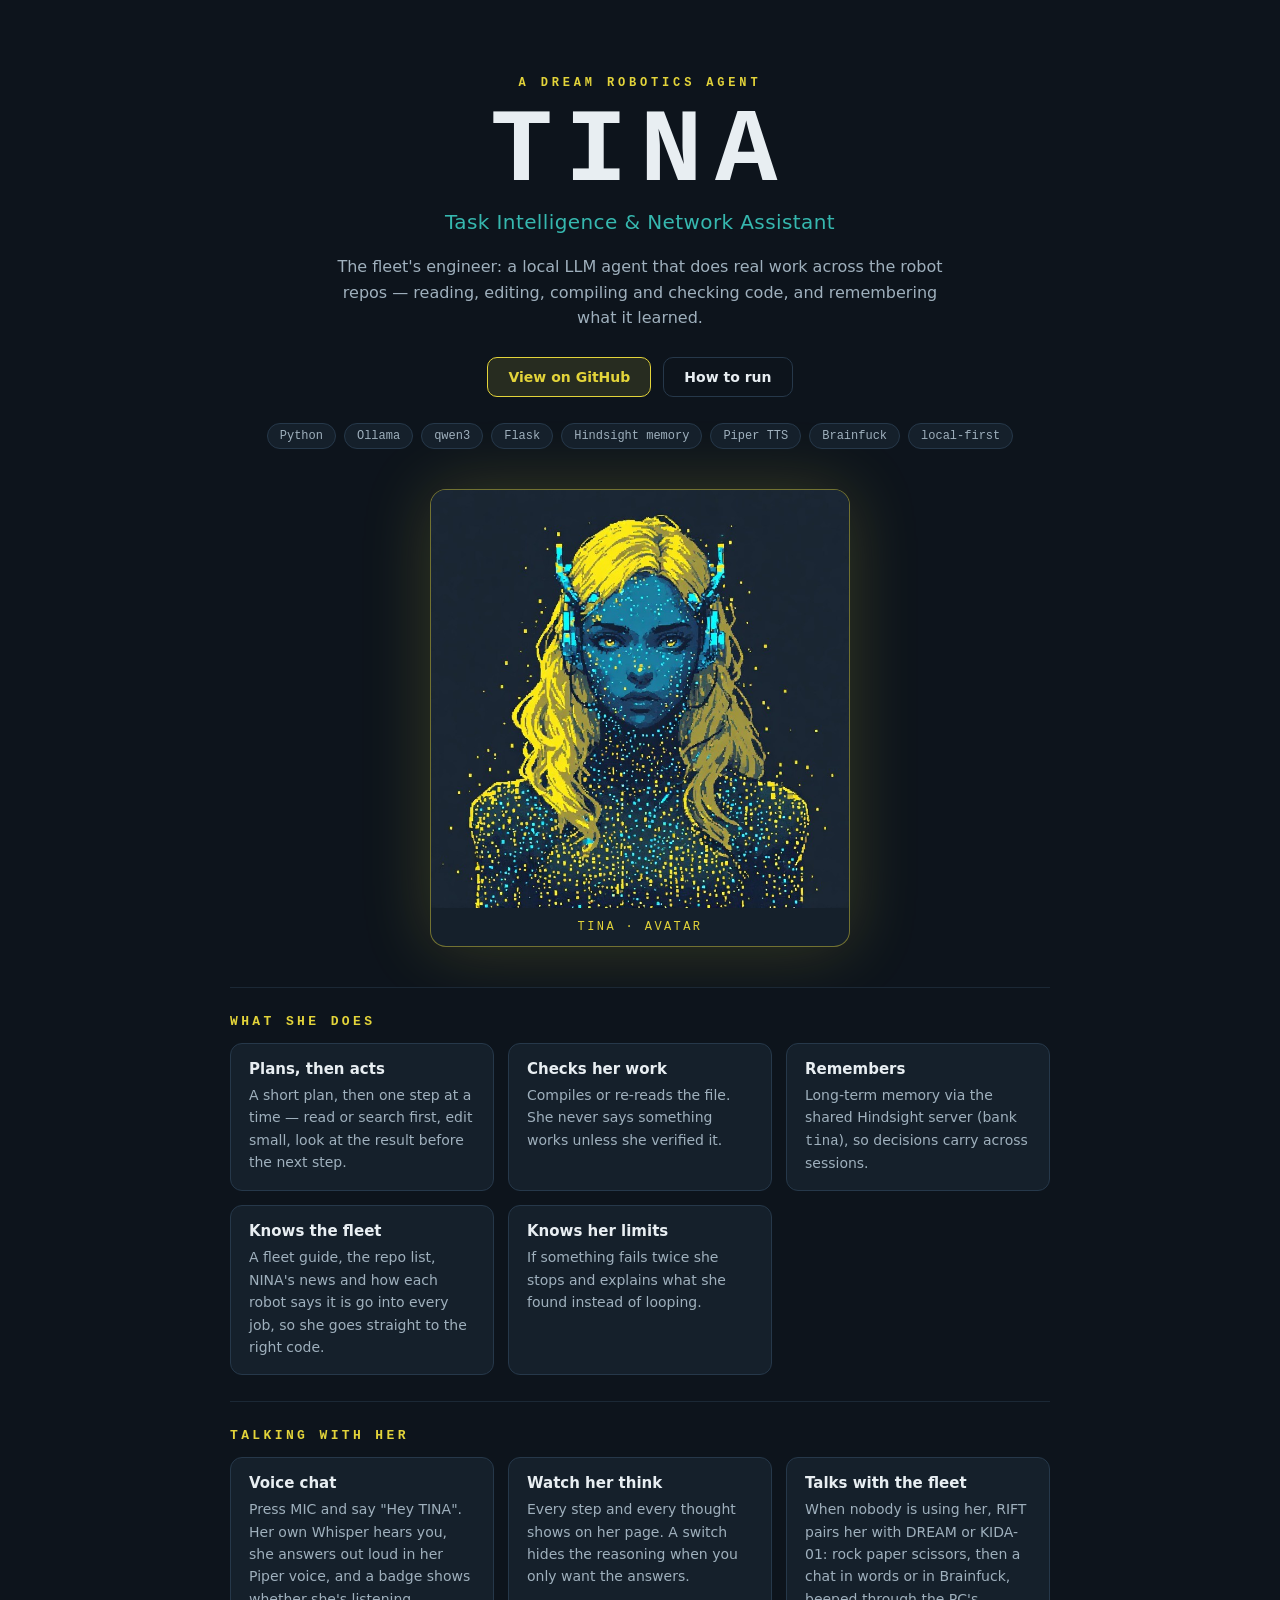
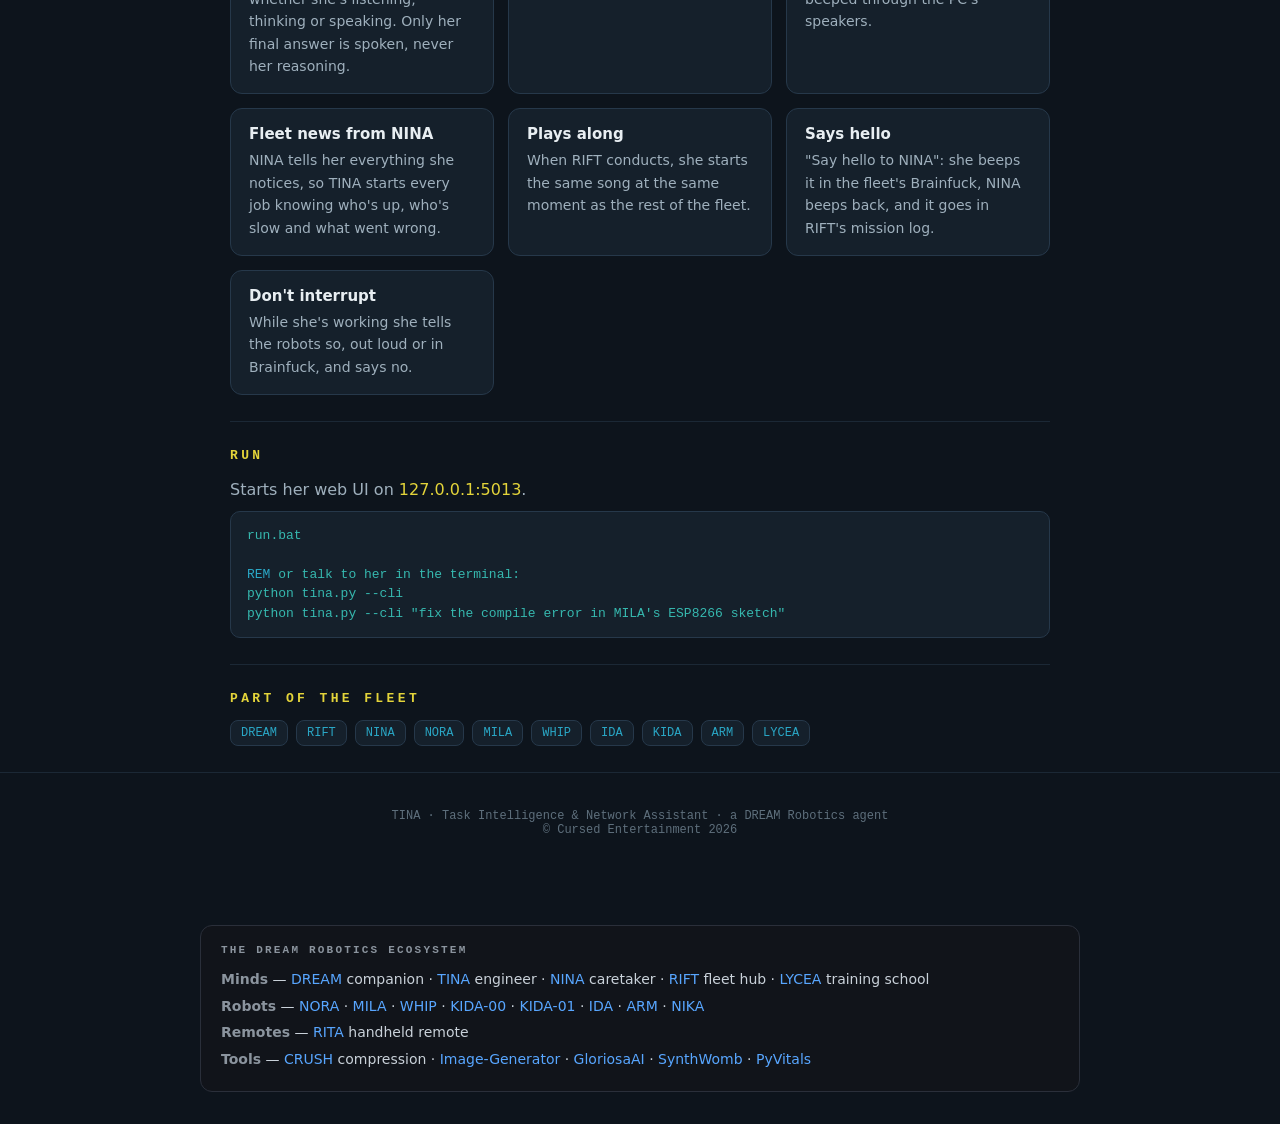
==== index.html @ f7d4cfc3 "NIKA joins the fleet: the bottom of the WiFi ladder, the give-way rule (she can't hear ESP-NOW, like" ====
<!DOCTYPE html>
<html lang="en">
<head>
<meta charset="utf-8">
<meta name="viewport" content="width=device-width, initial-scale=1">
<title>TINA — Task Intelligence &amp; Network Assistant</title>
<meta name="description" content="TINA is the DREAM Robotics fleet's working agent: a local Ollama LLM that reads, edits, compiles and checks code across the robot repos, talks back in a Piper voice, and chats with the other robots in Brainfuck.">
<meta name="color-scheme" content="dark">
<meta property="og:title" content="TINA — Task Intelligence &amp; Network Assistant">
<meta property="og:description" content="The DREAM Robotics fleet's working agent — a local LLM that does real work in the repos.">
<meta property="og:type" content="website">
<meta property="og:image" content="images/tina_avatar.jpg">
<link rel="icon" href="site/favicon.ico" sizes="any">
<link rel="apple-touch-icon" href="site/apple-touch-icon.png">
<link rel="stylesheet" href="site/style.css">
<script src="site/site.js" defer></script>
</head>
<body>

<header>
  <div class="wrap">
    <div class="eyebrow">A DREAM Robotics Agent</div>
    <h1>TINA</h1>
    <p class="tagline">Task Intelligence &amp; Network Assistant</p>
    <p class="lede">The fleet's engineer: a local LLM agent that does real work across the robot repos — reading, editing, compiling and checking code, and remembering what it learned.</p>
    <div class="cta">
      <a class="btn primary" href="https://github.com/CursedPrograms/TINA">View on GitHub</a>
      <a class="btn" href="#run">How to run</a>
    </div>
    <div class="tags">
      <span class="tag">Python</span><span class="tag">Ollama</span><span class="tag">qwen3</span>
      <span class="tag">Flask</span><span class="tag">Hindsight memory</span><span class="tag">Piper TTS</span>
      <span class="tag">Brainfuck</span><span class="tag">local-first</span>
    </div>
    <figure class="avatar">
      <img src="images/tina_avatar.jpg" alt="TINA's avatar: a blue-skinned engineer with golden hair, headphones and a cloud of sparks" width="768" height="768">
      <figcaption>TINA &middot; avatar</figcaption>
    </figure>
  </div>
</header>

<main class="wrap">
  <section id="what">
    <h2>What she does</h2>
    <div class="grid">
      <div class="card"><h3>Plans, then acts</h3><p>A short plan, then one step at a time — read or search first, edit small, look at the result before the next step.</p></div>
      <div class="card"><h3>Checks her work</h3><p>Compiles or re-reads the file. She never says something works unless she verified it.</p></div>
      <div class="card"><h3>Remembers</h3><p>Long-term memory via the shared Hindsight server (bank <code>tina</code>), so decisions carry across sessions.</p></div>
      <div class="card"><h3>Knows the fleet</h3><p>A fleet guide, the repo list, NINA's news and how each robot says it is go into every job, so she goes straight to the right code.</p></div>
      <div class="card"><h3>Knows her limits</h3><p>If something fails twice she stops and explains what she found instead of looping.</p></div>
    </div>
  </section>

  <section id="talk">
    <h2>Talking with her</h2>
    <div class="grid">
      <div class="card"><h3>Voice chat</h3><p>Press MIC and say "Hey TINA". Her own Whisper hears you, she answers out loud in her Piper voice, and a badge shows whether she's listening, thinking or speaking. Only her final answer is spoken, never her reasoning.</p></div>
      <div class="card"><h3>Watch her think</h3><p>Every step and every thought shows on her page. A switch hides the reasoning when you only want the answers.</p></div>
      <div class="card"><h3>Talks with the fleet</h3><p>When nobody is using her, RIFT pairs her with DREAM or KIDA-01: rock paper scissors, then a chat in words or in Brainfuck, beeped through the PC's speakers.</p></div>
      <div class="card"><h3>Fleet news from NINA</h3><p>NINA tells her everything she notices, so TINA starts every job knowing who's up, who's slow and what went wrong.</p></div>
      <div class="card"><h3>Plays along</h3><p>When RIFT conducts, she starts the same song at the same moment as the rest of the fleet.</p></div>
      <div class="card"><h3>Says hello</h3><p>"Say hello to NINA": she beeps it in the fleet's Brainfuck, NINA beeps back, and it goes in RIFT's mission log.</p></div>
      <div class="card"><h3>Don't interrupt</h3><p>While she's working she tells the robots so, out loud or in Brainfuck, and says no.</p></div>
    </div>
  </section>

  <section id="run">
    <h2>Run</h2>
    <p class="lede-sm">Starts her web UI on <a href="http://127.0.0.1:5013/">127.0.0.1:5013</a>.</p>
    <pre>run.bat

<span class="c">REM</span> or talk to her in the terminal:
python tina.py --cli
python tina.py --cli "fix the compile error in MILA's ESP8266 sketch"</pre>
  </section>

  <section id="fleet">
    <h2>Part of the fleet</h2>
    <div class="fleet">
      <span class="n">DREAM</span><span class="n">RIFT</span><span class="n">NINA</span>
      <span class="n">NORA</span><span class="n">MILA</span><span class="n">WHIP</span>
      <span class="n">IDA</span><span class="n">KIDA</span><span class="n">ARM</span><span class="n">LYCEA</span>
    </div>
  </section>
</main>

<footer>
  TINA · Task Intelligence &amp; Network Assistant · a DREAM Robotics agent<br>
  © Cursed Entertainment 2026
</footer>

<!-- DREAM-ECOSYSTEM:START -->
<section class="eco">
  <div class="eco-title">The DREAM Robotics ecosystem</div>
  <div><strong>Minds</strong> — <a href="https://github.com/CursedPrograms/DREAM">DREAM</a> companion · <a href="https://github.com/CursedPrograms/TINA">TINA</a> engineer · <a href="https://github.com/CursedPrograms/NINA">NINA</a> caretaker · <a href="https://github.com/CursedPrograms/RIFT">RIFT</a> fleet hub · <a href="https://github.com/CursedPrograms/LYCEA">LYCEA</a> training school</div>
  <div><strong>Robots</strong> — <a href="https://github.com/CursedPrograms/NORA-Robot-v00">NORA</a> · <a href="https://github.com/CursedPrograms/MILA-Robot-v00">MILA</a> · <a href="https://github.com/CursedPrograms/WHIP-Robot-v00">WHIP</a> · <a href="https://github.com/CursedPrograms/KIDA-Robot-v00">KIDA-00</a> · <a href="https://github.com/CursedPrograms/KIDA-Robot-v01">KIDA-01</a> · <a href="https://github.com/CursedPrograms/IDA-Robot-v00">IDA</a> · <a href="https://github.com/CursedPrograms/ARM-Robot-v01">ARM</a> · <a href="https://github.com/CursedPrograms/NIKA-Robot-v00">NIKA</a></div>
  <div><strong>Remotes</strong> — <a href="https://github.com/CursedPrograms/RITA">RITA</a> handheld remote</div>
  <div><strong>Tools</strong> — <a href="https://github.com/CursedPrograms/CRUSH">CRUSH</a> compression · <a href="https://github.com/CursedPrograms/Image-Generator">Image-Generator</a> · <a href="https://github.com/CursedPrograms/GloriosaAI">GloriosaAI</a> · <a href="https://github.com/CursedPrograms/SynthWomb">SynthWomb</a> · <a href="https://github.com/CursedPrograms/PyVitals">PyVitals</a></div>
</section>
<!-- DREAM-ECOSYSTEM:END -->
</body>
</html>
---- site/style.css ----
:root{
  /* from colour_scheme.xml: her avatar's navy, golden hair, cyan skin and teal sparkles */
  --bg:#0D141C; --panel:#15202B; --border:#26384A; --divider:#1B2835;
  --text:#E8EEF2; --text-sec:#9FB0BD; --text-dim:#5E6F7C;
  --accent:#E3D43A; --accent-hover:#F0E57A; --accent2:#2AA7C6; --steel:#36B8AF;
  --ok:#56C59D;
  --glow:227,212,58; --glow2:42,167,198;
  --mono:ui-monospace,"Cascadia Code",Consolas,"SF Mono",Menlo,monospace;
  --sans:"Segoe UI",system-ui,-apple-system,sans-serif;
}
*{box-sizing:border-box;margin:0;padding:0}
body{background:var(--bg);color:var(--text);font-family:var(--sans);line-height:1.6}
.wrap{max-width:860px;margin:0 auto;padding:0 20px}
a{color:var(--accent);text-decoration:none}
a:hover{color:var(--accent-hover)}
header{text-align:center;padding:76px 0 40px;position:relative;overflow:hidden}
header::before{content:"";position:absolute;inset:-40% 0 auto 0;height:420px;z-index:0;
  background:radial-gradient(60% 60% at 50% 0,rgba(var(--glow),.14),transparent 70%),
             radial-gradient(45% 50% at 78% 10%,rgba(var(--glow2),.12),transparent 70%)}
header .wrap{position:relative;z-index:1}
.eyebrow{font:600 12px var(--mono);letter-spacing:.32em;text-transform:uppercase;color:var(--accent)}
h1{font:800 clamp(52px,12vw,104px)/1 var(--mono);letter-spacing:.12em;margin:10px 0 6px}
.tagline{font:500 clamp(15px,3.3vw,20px) var(--sans);color:var(--steel);letter-spacing:.02em}
.lede{max-width:620px;margin:20px auto 0;color:var(--text-sec)}
.cta{display:flex;gap:12px;justify-content:center;flex-wrap:wrap;margin-top:26px}
.btn{display:inline-block;padding:11px 20px;border:1px solid var(--border);border-radius:10px;
  font:600 14px var(--sans);color:var(--text)}
.btn:hover{border-color:var(--accent);color:var(--accent)}
.btn.primary{background:rgba(var(--glow),.12);border-color:var(--accent);color:var(--accent)}
.tags{display:flex;gap:8px;justify-content:center;flex-wrap:wrap;margin-top:26px}
.tag{font:12px var(--mono);color:var(--text-sec);background:var(--panel);
  border:1px solid var(--border);border-radius:999px;padding:5px 12px}
section{padding:26px 0;border-top:1px solid var(--divider)}
h2{font:700 13px var(--mono);letter-spacing:.26em;text-transform:uppercase;color:var(--accent);margin-bottom:14px}
.grid{display:grid;gap:14px;grid-template-columns:repeat(auto-fit,minmax(240px,1fr))}
.card{background:var(--panel);border:1px solid var(--border);border-radius:12px;padding:16px 18px}
.card h3{font:600 15px var(--sans);margin-bottom:6px}
.card p{color:var(--text-sec);font-size:14px}
pre{background:var(--panel);border:1px solid var(--border);border-radius:10px;padding:14px 16px;
  overflow:auto;font:13px/1.5 var(--mono);color:var(--steel);margin-top:8px}
pre .c{color:var(--accent2)}
.fleet{display:flex;gap:8px;flex-wrap:wrap}
.fleet .n{font:12px var(--mono);color:var(--accent2);background:var(--panel);
  border:1px solid var(--border);border-radius:8px;padding:5px 10px}
footer{padding:36px 0 56px;text-align:center;color:var(--text-dim);font:12px var(--mono);border-top:1px solid var(--divider)}
.lede-sm{color:var(--text-sec)}

/* her avatar, as the robots' sites show theirs */
.avatar{margin:40px auto 0;max-width:420px;background:var(--panel);border:1px solid rgba(var(--glow),.45);
  border-radius:16px;overflow:hidden;box-shadow:0 0 70px rgba(var(--glow),.2)}
.avatar img{display:block;width:100%;height:auto}
.avatar figcaption{font:12px var(--mono);letter-spacing:.2em;text-transform:uppercase;color:var(--accent);padding:12px 16px}
/* error pages (404 / 500): her face above the code */
.face{display:block;width:168px;height:168px;margin:0 auto 24px;border-radius:50%;object-fit:cover;
  border:2px solid rgba(var(--glow),.55);box-shadow:0 0 60px rgba(var(--glow),.22)}

/* The DREAM Robotics ecosystem links (the DREAM-ECOSYSTEM block at the end of index.html) */
section.eco { max-width: 880px; margin: 32px auto; padding: 18px 20px; border: 1px solid #2a2f3a; border-radius: 12px;
  background: #11141a; color: #c9d1d9; font-family: system-ui, Segoe UI, sans-serif; font-size: 14px; line-height: 1.9; }
section.eco .eco-title { font: 600 11px ui-monospace, Consolas, monospace; letter-spacing: .2em; text-transform: uppercase;
  color: #8b949e; margin-bottom: 10px; }
section.eco strong { color: #8b949e; }
section.eco a { color: #58a6ff; text-decoration: none; }
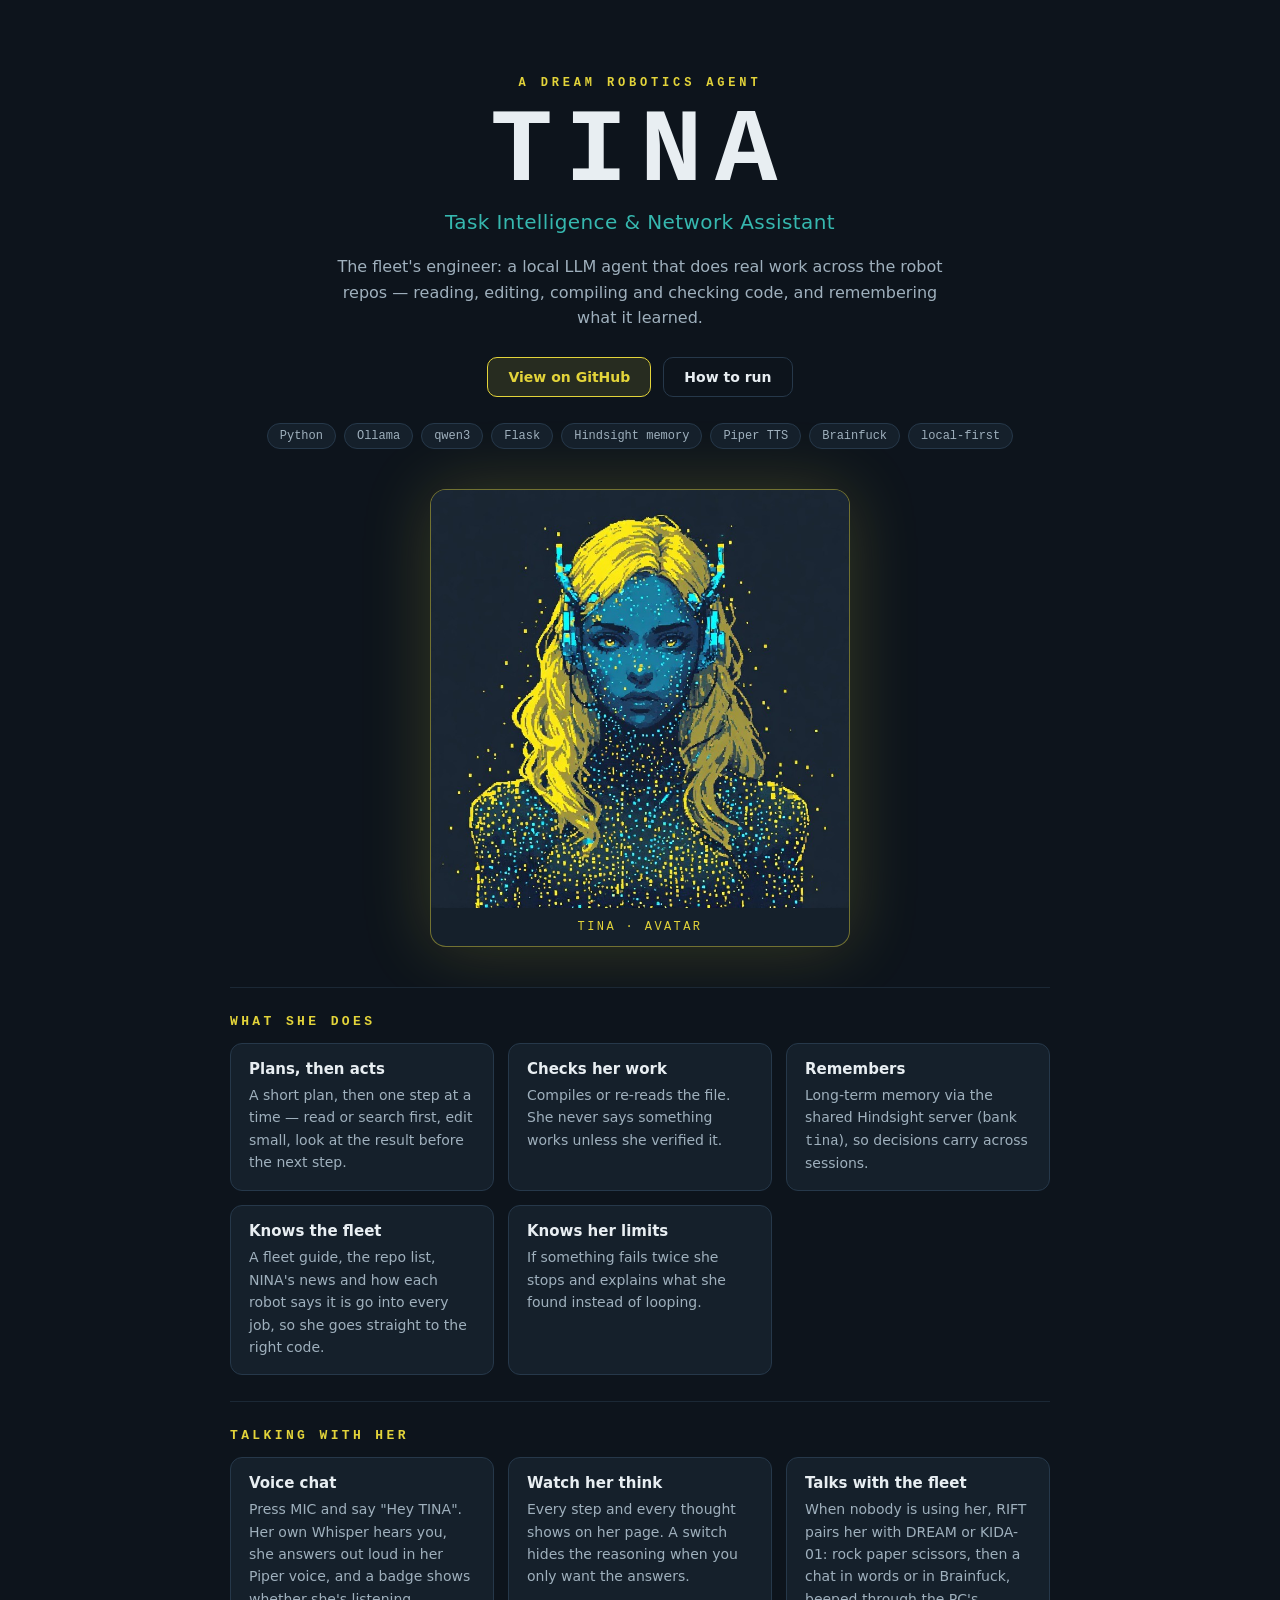
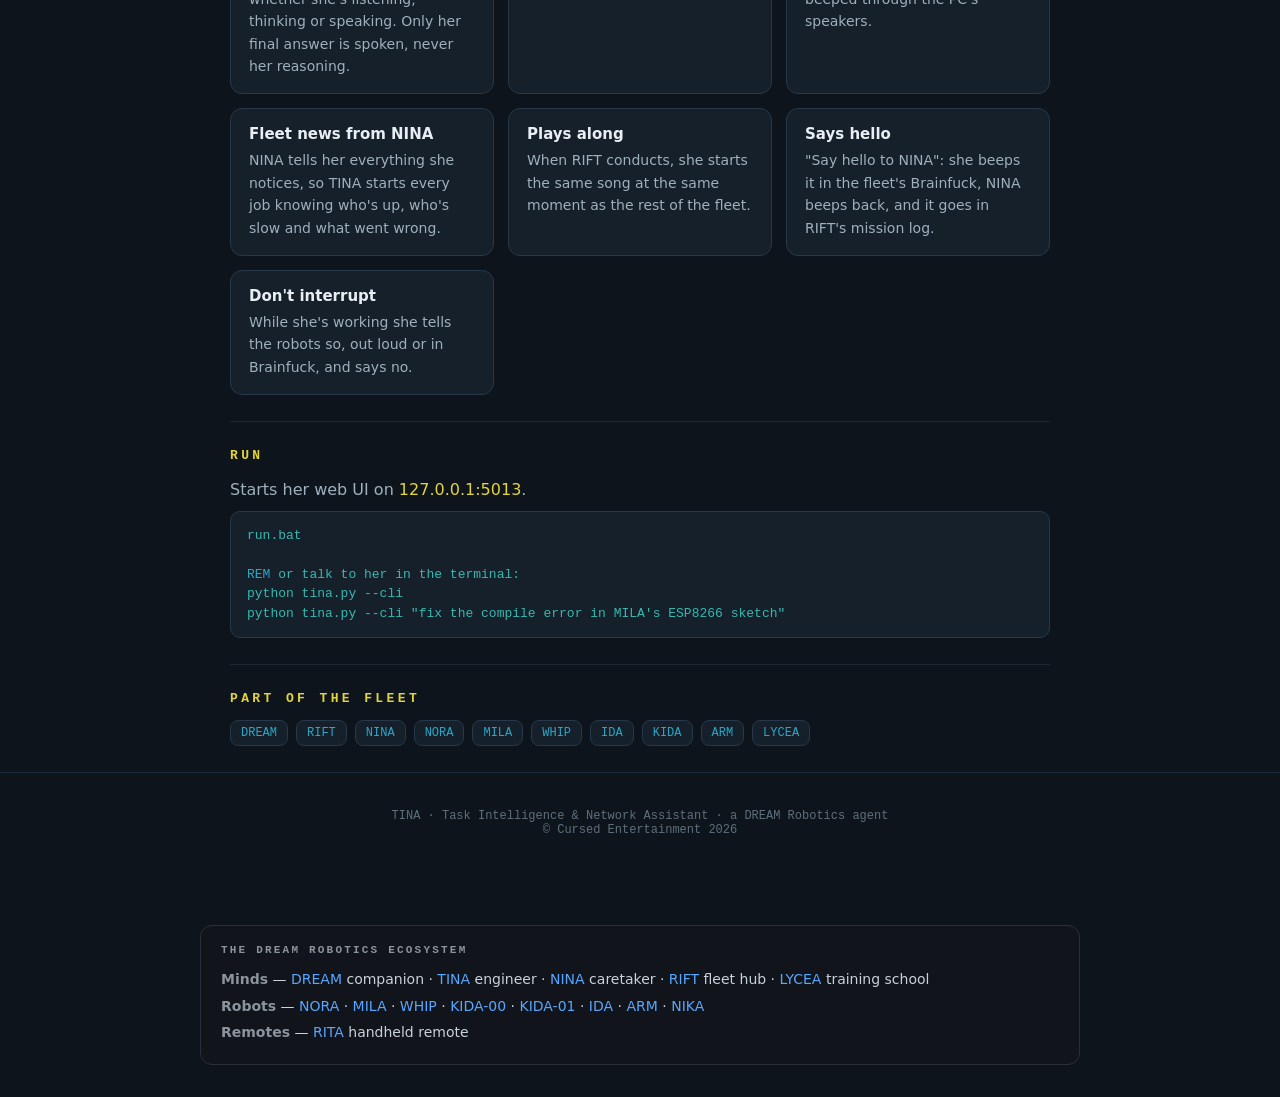
==== commit 417940b3: "Ecosystem block: no Tools line (CRUSH, Image-Generator, GloriosaAI, SynthWomb, PyVitals aren't DREAM" ====
--- a/index.html
+++ b/index.html
@@ -95,7 +95,6 @@
   <div><strong>Minds</strong> — <a href="https://github.com/CursedPrograms/DREAM">DREAM</a> companion · <a href="https://github.com/CursedPrograms/TINA">TINA</a> engineer · <a href="https://github.com/CursedPrograms/NINA">NINA</a> caretaker · <a href="https://github.com/CursedPrograms/RIFT">RIFT</a> fleet hub · <a href="https://github.com/CursedPrograms/LYCEA">LYCEA</a> training school</div>
   <div><strong>Robots</strong> — <a href="https://github.com/CursedPrograms/NORA-Robot-v00">NORA</a> · <a href="https://github.com/CursedPrograms/MILA-Robot-v00">MILA</a> · <a href="https://github.com/CursedPrograms/WHIP-Robot-v00">WHIP</a> · <a href="https://github.com/CursedPrograms/KIDA-Robot-v00">KIDA-00</a> · <a href="https://github.com/CursedPrograms/KIDA-Robot-v01">KIDA-01</a> · <a href="https://github.com/CursedPrograms/IDA-Robot-v00">IDA</a> · <a href="https://github.com/CursedPrograms/ARM-Robot-v01">ARM</a> · <a href="https://github.com/CursedPrograms/NIKA-Robot-v00">NIKA</a></div>
   <div><strong>Remotes</strong> — <a href="https://github.com/CursedPrograms/RITA">RITA</a> handheld remote</div>
-  <div><strong>Tools</strong> — <a href="https://github.com/CursedPrograms/CRUSH">CRUSH</a> compression · <a href="https://github.com/CursedPrograms/Image-Generator">Image-Generator</a> · <a href="https://github.com/CursedPrograms/GloriosaAI">GloriosaAI</a> · <a href="https://github.com/CursedPrograms/SynthWomb">SynthWomb</a> · <a href="https://github.com/CursedPrograms/PyVitals">PyVitals</a></div>
 </section>
 <!-- DREAM-ECOSYSTEM:END -->
 </body>
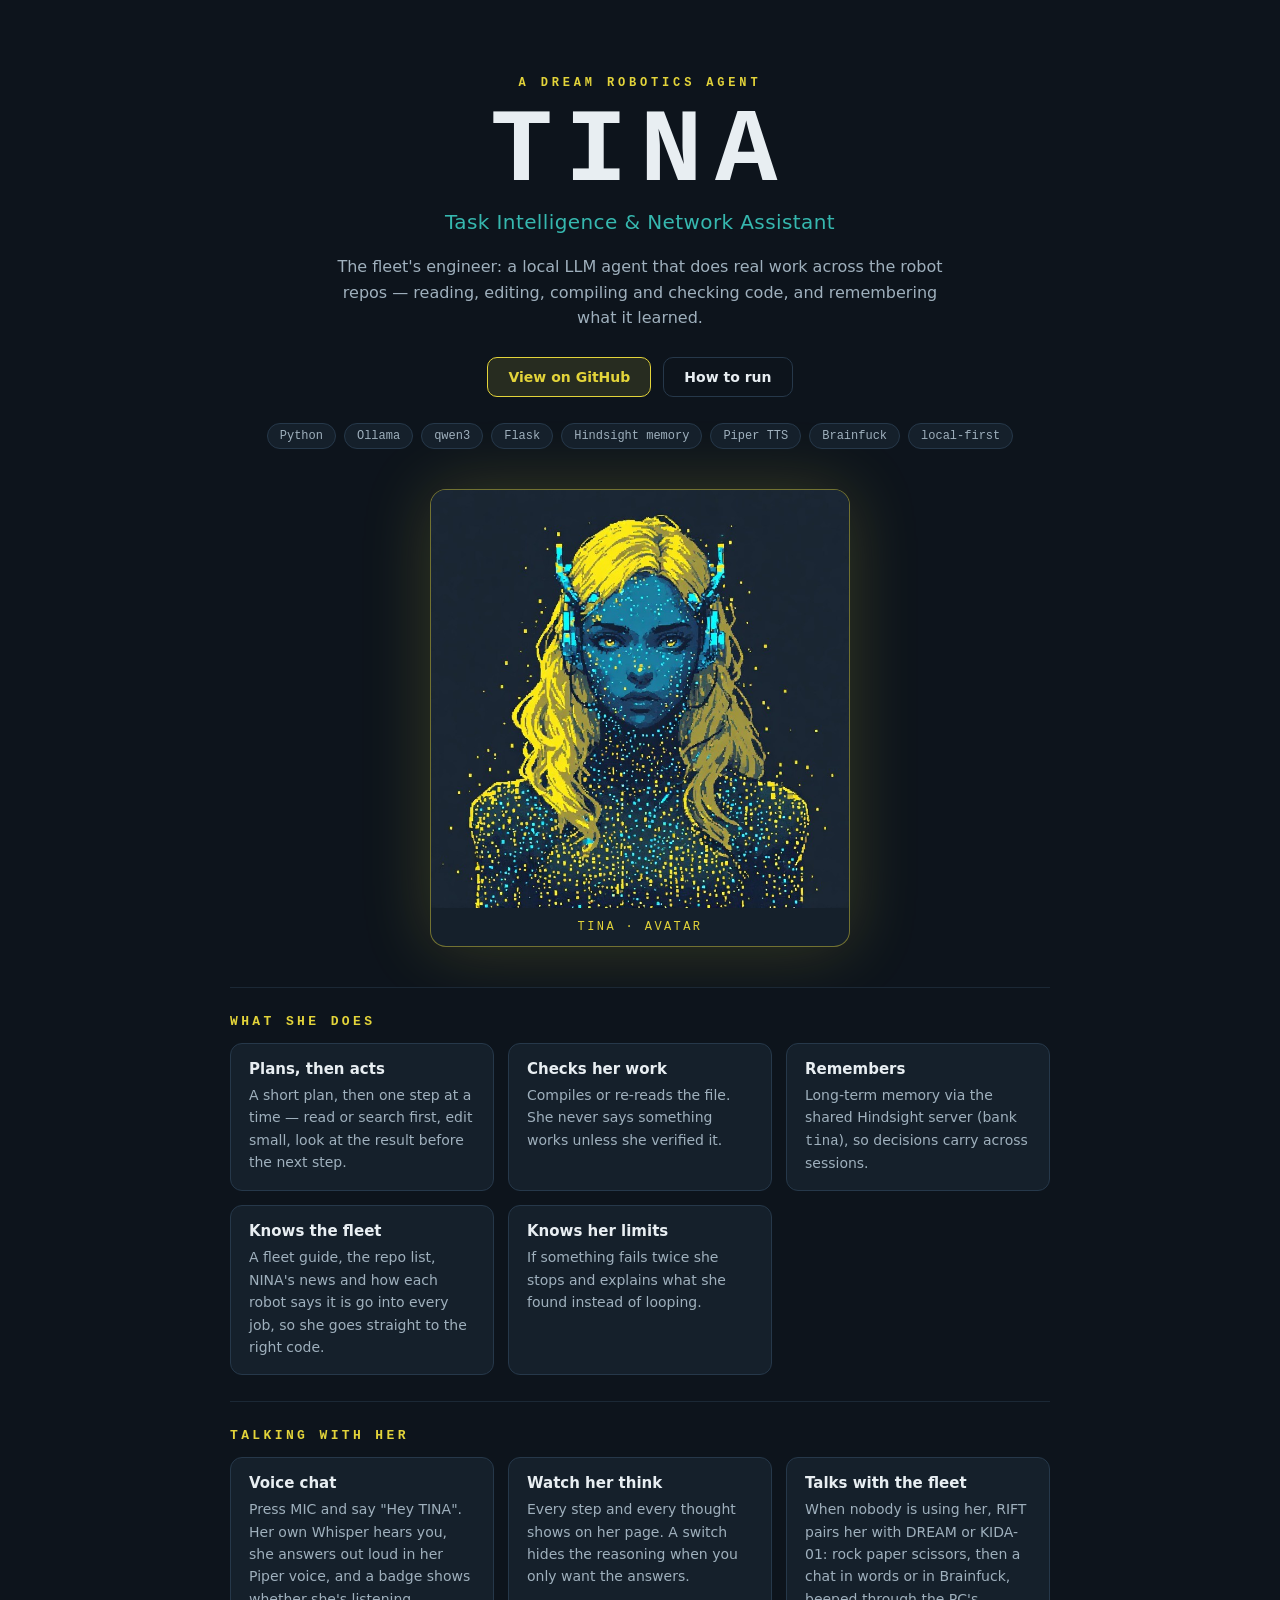
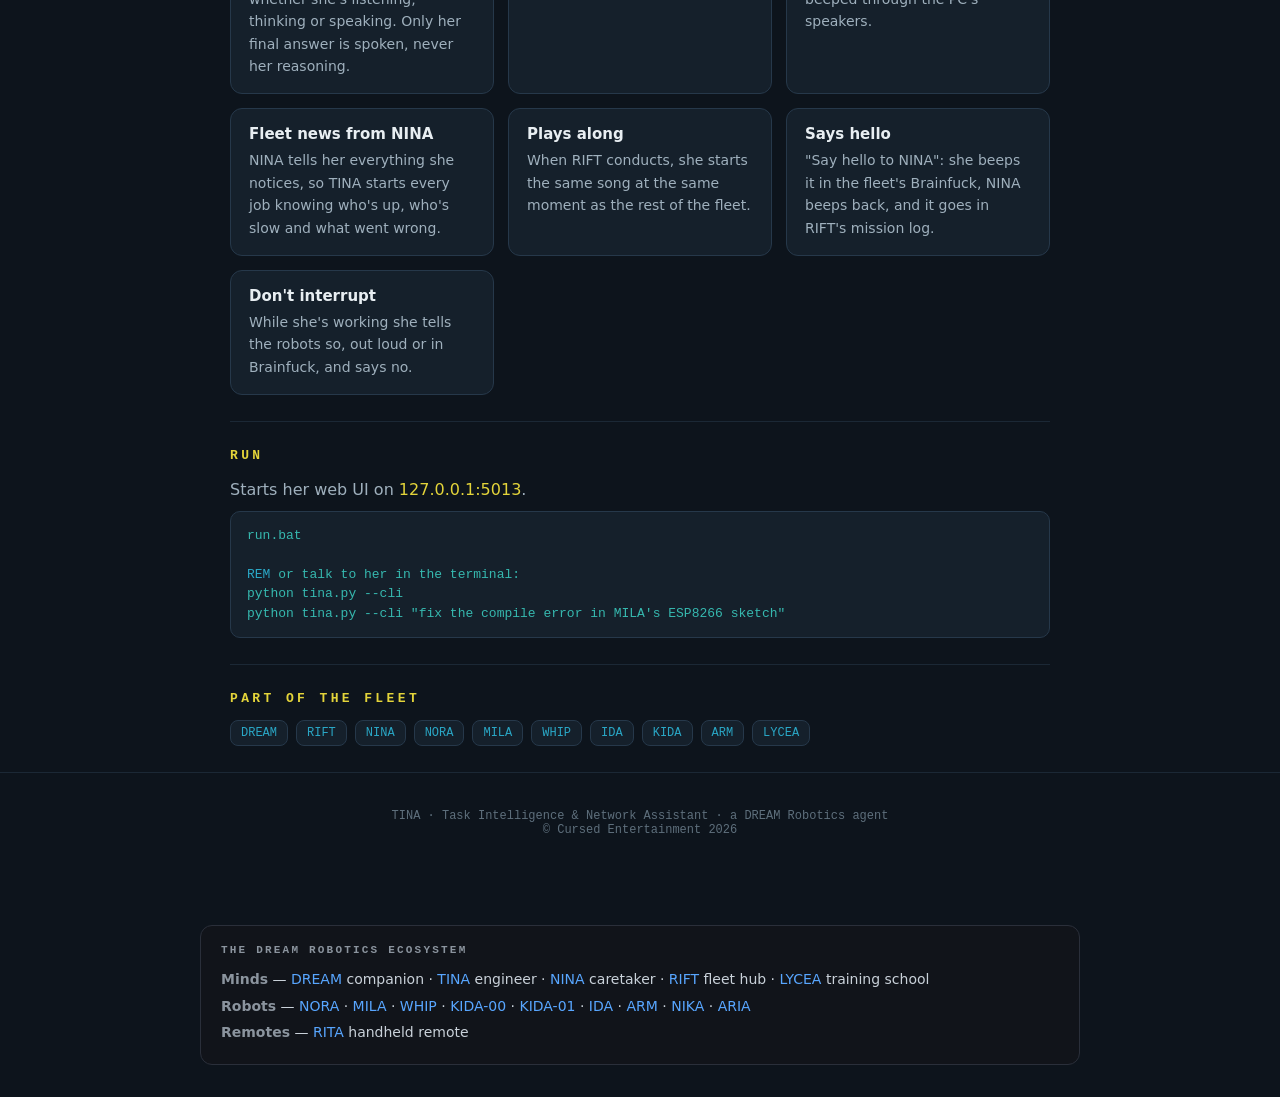
==== commit e40ed0f8: "ARIA in the ecosystem block Co-Authored-By: Claude Opus 5.5 <noreply@anthropic.com>" ====
--- a/index.html
+++ b/index.html
@@ -93,7 +93,7 @@
 <section class="eco">
   <div class="eco-title">The DREAM Robotics ecosystem</div>
   <div><strong>Minds</strong> — <a href="https://github.com/CursedPrograms/DREAM">DREAM</a> companion · <a href="https://github.com/CursedPrograms/TINA">TINA</a> engineer · <a href="https://github.com/CursedPrograms/NINA">NINA</a> caretaker · <a href="https://github.com/CursedPrograms/RIFT">RIFT</a> fleet hub · <a href="https://github.com/CursedPrograms/LYCEA">LYCEA</a> training school</div>
-  <div><strong>Robots</strong> — <a href="https://github.com/CursedPrograms/NORA-Robot-v00">NORA</a> · <a href="https://github.com/CursedPrograms/MILA-Robot-v00">MILA</a> · <a href="https://github.com/CursedPrograms/WHIP-Robot-v00">WHIP</a> · <a href="https://github.com/CursedPrograms/KIDA-Robot-v00">KIDA-00</a> · <a href="https://github.com/CursedPrograms/KIDA-Robot-v01">KIDA-01</a> · <a href="https://github.com/CursedPrograms/IDA-Robot-v00">IDA</a> · <a href="https://github.com/CursedPrograms/ARM-Robot-v01">ARM</a> · <a href="https://github.com/CursedPrograms/NIKA-Robot-v00">NIKA</a></div>
+  <div><strong>Robots</strong> — <a href="https://github.com/CursedPrograms/NORA-Robot-v00">NORA</a> · <a href="https://github.com/CursedPrograms/MILA-Robot-v00">MILA</a> · <a href="https://github.com/CursedPrograms/WHIP-Robot-v00">WHIP</a> · <a href="https://github.com/CursedPrograms/KIDA-Robot-v00">KIDA-00</a> · <a href="https://github.com/CursedPrograms/KIDA-Robot-v01">KIDA-01</a> · <a href="https://github.com/CursedPrograms/IDA-Robot-v00">IDA</a> · <a href="https://github.com/CursedPrograms/ARM-Robot-v01">ARM</a> · <a href="https://github.com/CursedPrograms/NIKA-Robot-v00">NIKA</a> · <a href="https://github.com/CursedPrograms/ARIA-Robot-v00">ARIA</a></div>
   <div><strong>Remotes</strong> — <a href="https://github.com/CursedPrograms/RITA">RITA</a> handheld remote</div>
 </section>
 <!-- DREAM-ECOSYSTEM:END -->
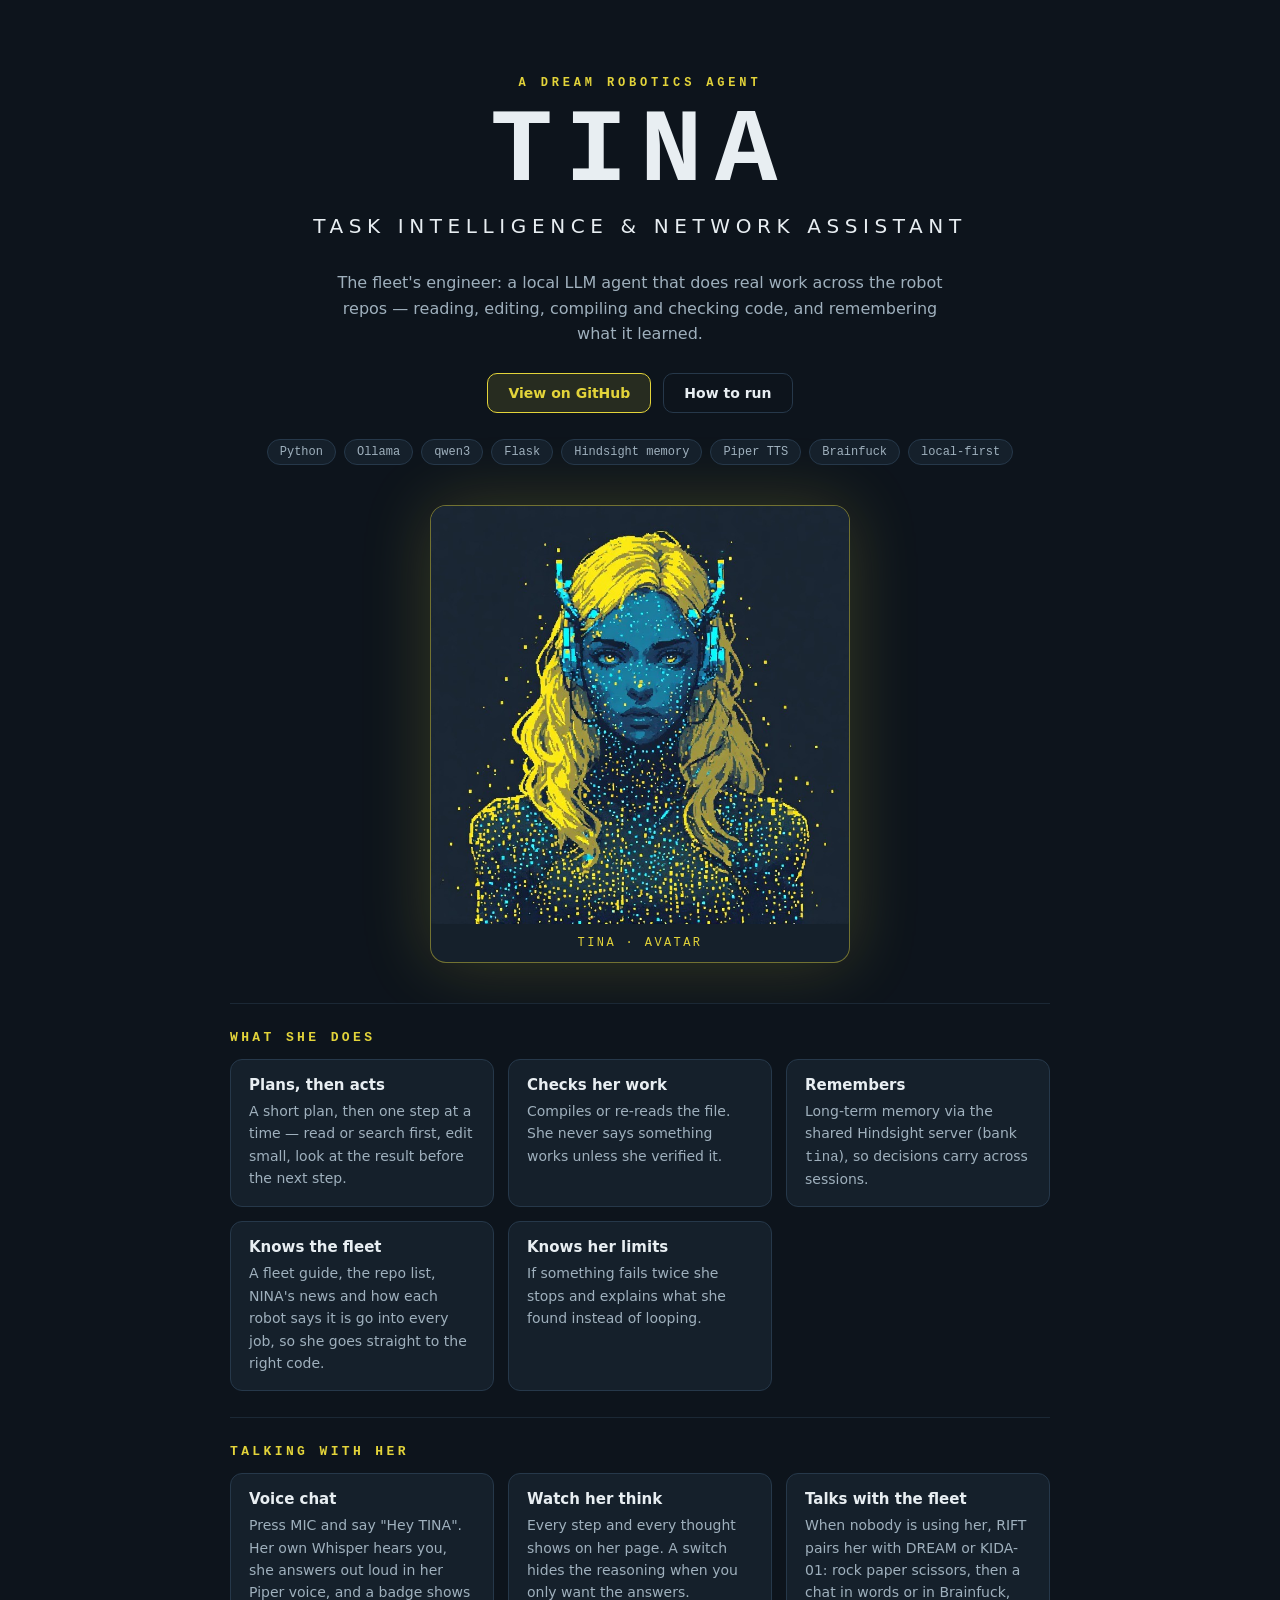
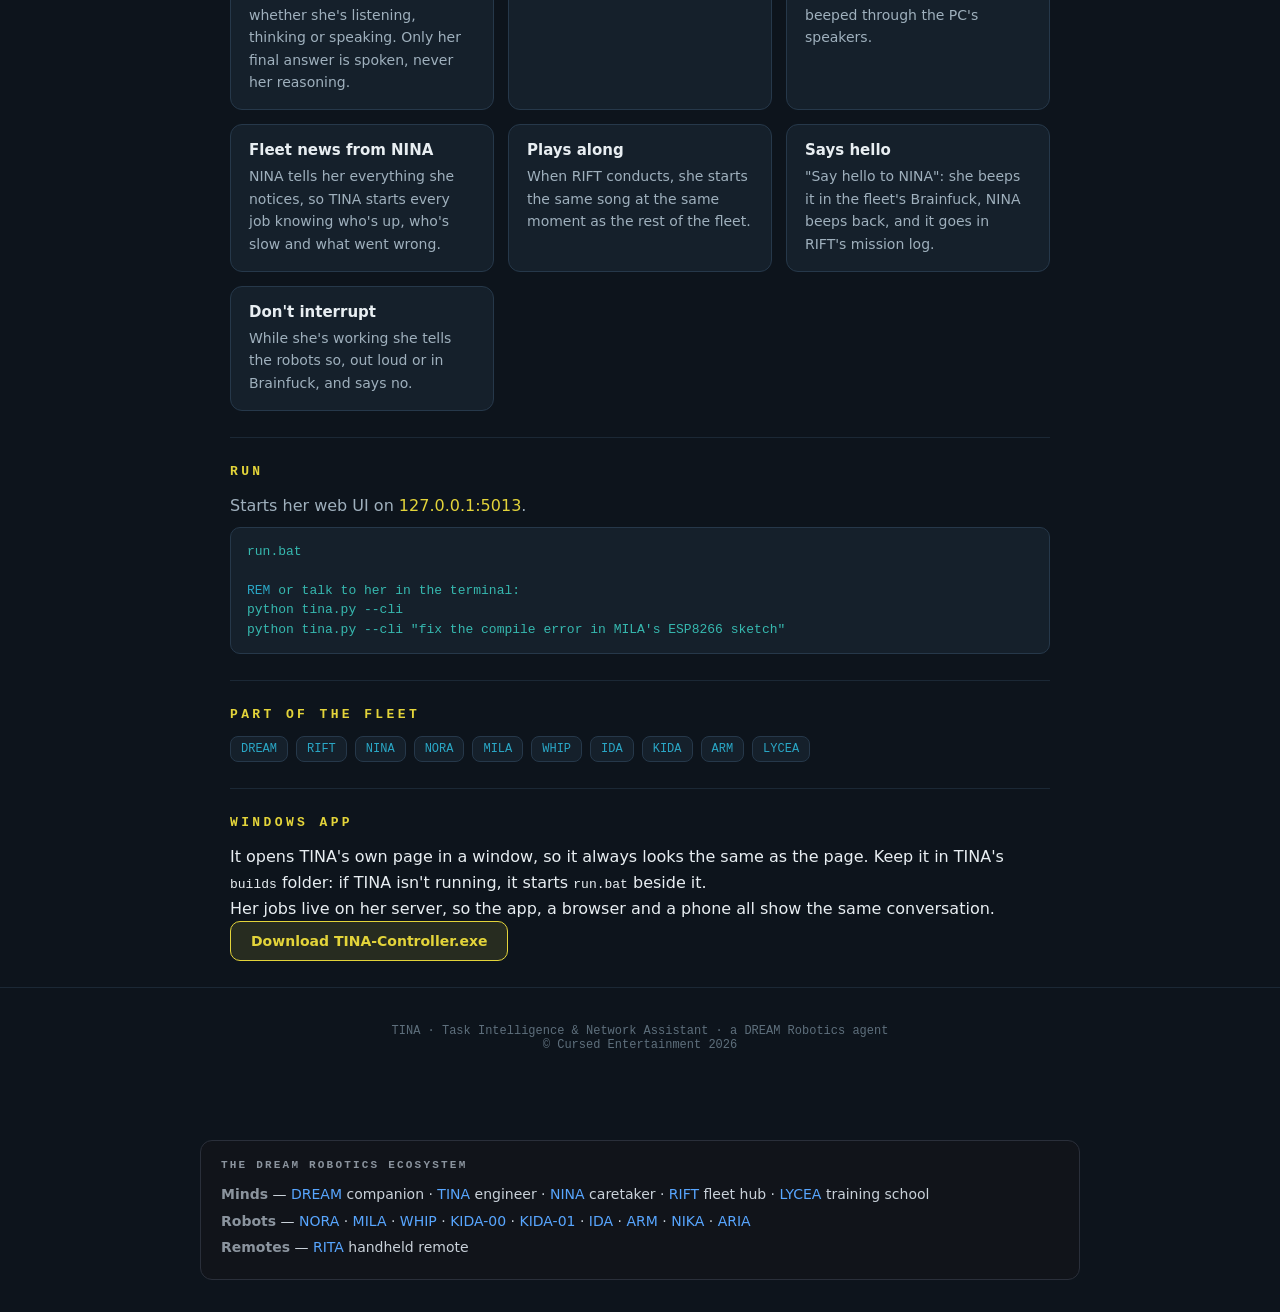
==== commit fae3efbf: "Site and README: the Windows app and what's new Co-Authored-By: Claude Opus 5.5 <noreply@anthropic.c" ====
--- a/index.html
+++ b/index.html
@@ -82,6 +82,13 @@
       <span class="n">IDA</span><span class="n">KIDA</span><span class="n">ARM</span><span class="n">LYCEA</span>
     </div>
   </section>
+  <section id="windows">
+    <h2>Windows app</h2>
+    <p>It opens TINA's own page in a window, so it always looks the same as the page. Keep it in TINA's <code>builds</code> folder: if TINA isn't running, it starts <code>run.bat</code> beside it.</p>
+    <p>Her jobs live on her server, so the app, a browser and a phone all show the same conversation.</p>
+    <p><a class="btn primary" href="https://github.com/CursedPrograms/TINA/raw/main/builds/TINA-Controller.exe">Download TINA-Controller.exe</a></p>
+  </section>
+
 </main>
 
 <footer>
@@ -92,9 +99,9 @@
 <!-- DREAM-ECOSYSTEM:START -->
 <section class="eco">
   <div class="eco-title">The DREAM Robotics ecosystem</div>
-  <div><strong>Minds</strong> — <a href="https://github.com/CursedPrograms/DREAM">DREAM</a> companion · <a href="https://github.com/CursedPrograms/TINA">TINA</a> engineer · <a href="https://github.com/CursedPrograms/NINA">NINA</a> caretaker · <a href="https://github.com/CursedPrograms/RIFT">RIFT</a> fleet hub · <a href="https://github.com/CursedPrograms/LYCEA">LYCEA</a> training school</div>
-  <div><strong>Robots</strong> — <a href="https://github.com/CursedPrograms/NORA-Robot-v00">NORA</a> · <a href="https://github.com/CursedPrograms/MILA-Robot-v00">MILA</a> · <a href="https://github.com/CursedPrograms/WHIP-Robot-v00">WHIP</a> · <a href="https://github.com/CursedPrograms/KIDA-Robot-v00">KIDA-00</a> · <a href="https://github.com/CursedPrograms/KIDA-Robot-v01">KIDA-01</a> · <a href="https://github.com/CursedPrograms/IDA-Robot-v00">IDA</a> · <a href="https://github.com/CursedPrograms/ARM-Robot-v01">ARM</a> · <a href="https://github.com/CursedPrograms/NIKA-Robot-v00">NIKA</a> · <a href="https://github.com/CursedPrograms/ARIA-Robot-v00">ARIA</a></div>
-  <div><strong>Remotes</strong> — <a href="https://github.com/CursedPrograms/RITA">RITA</a> handheld remote</div>
+  <div><strong>Minds</strong> — <a href="https://cursedprograms.github.io/DREAM/">DREAM</a> companion · <a href="https://cursedprograms.github.io/TINA/">TINA</a> engineer · <a href="https://cursedprograms.github.io/NINA/">NINA</a> caretaker · <a href="https://cursedprograms.github.io/RIFT/">RIFT</a> fleet hub · <a href="https://github.com/CursedPrograms/LYCEA">LYCEA</a> training school</div>
+  <div><strong>Robots</strong> — <a href="https://cursedprograms.github.io/NORA-Robot-v00/">NORA</a> · <a href="https://cursedprograms.github.io/MILA-Robot-v00/">MILA</a> · <a href="https://cursedprograms.github.io/WHIP-Robot-v00/">WHIP</a> · <a href="https://cursedprograms.github.io/KIDA-Robot-v00/">KIDA-00</a> · <a href="https://cursedprograms.github.io/KIDA-Robot-v01/">KIDA-01</a> · <a href="https://cursedprograms.github.io/IDA-Robot-v00/">IDA</a> · <a href="https://cursedprograms.github.io/ARM-Robot-v01/">ARM</a> · <a href="https://cursedprograms.github.io/NIKA-Robot-v00/">NIKA</a> · <a href="https://cursedprograms.github.io/ARIA-Robot-v00/">ARIA</a></div>
+  <div><strong>Remotes</strong> — <a href="https://cursedprograms.github.io/RITA/">RITA</a> handheld remote</div>
 </section>
 <!-- DREAM-ECOSYSTEM:END -->
 </body>
--- a/site/style.css
+++ b/site/style.css
@@ -20,7 +20,7 @@
 header .wrap{position:relative;z-index:1}
 .eyebrow{font:600 12px var(--mono);letter-spacing:.32em;text-transform:uppercase;color:var(--accent)}
 h1{font:800 clamp(52px,12vw,104px)/1 var(--mono);letter-spacing:.12em;margin:10px 0 6px}
-.tagline{font:500 clamp(15px,3.3vw,20px) var(--sans);color:var(--steel);letter-spacing:.02em}
+.tagline { font-size: clamp(15px, 2.6vw, 20px); color: var(--text); letter-spacing: .28em; text-transform: uppercase; margin: 0 0 28px; }
 .lede{max-width:620px;margin:20px auto 0;color:var(--text-sec)}
 .cta{display:flex;gap:12px;justify-content:center;flex-wrap:wrap;margin-top:26px}
 .btn{display:inline-block;padding:11px 20px;border:1px solid var(--border);border-radius:10px;
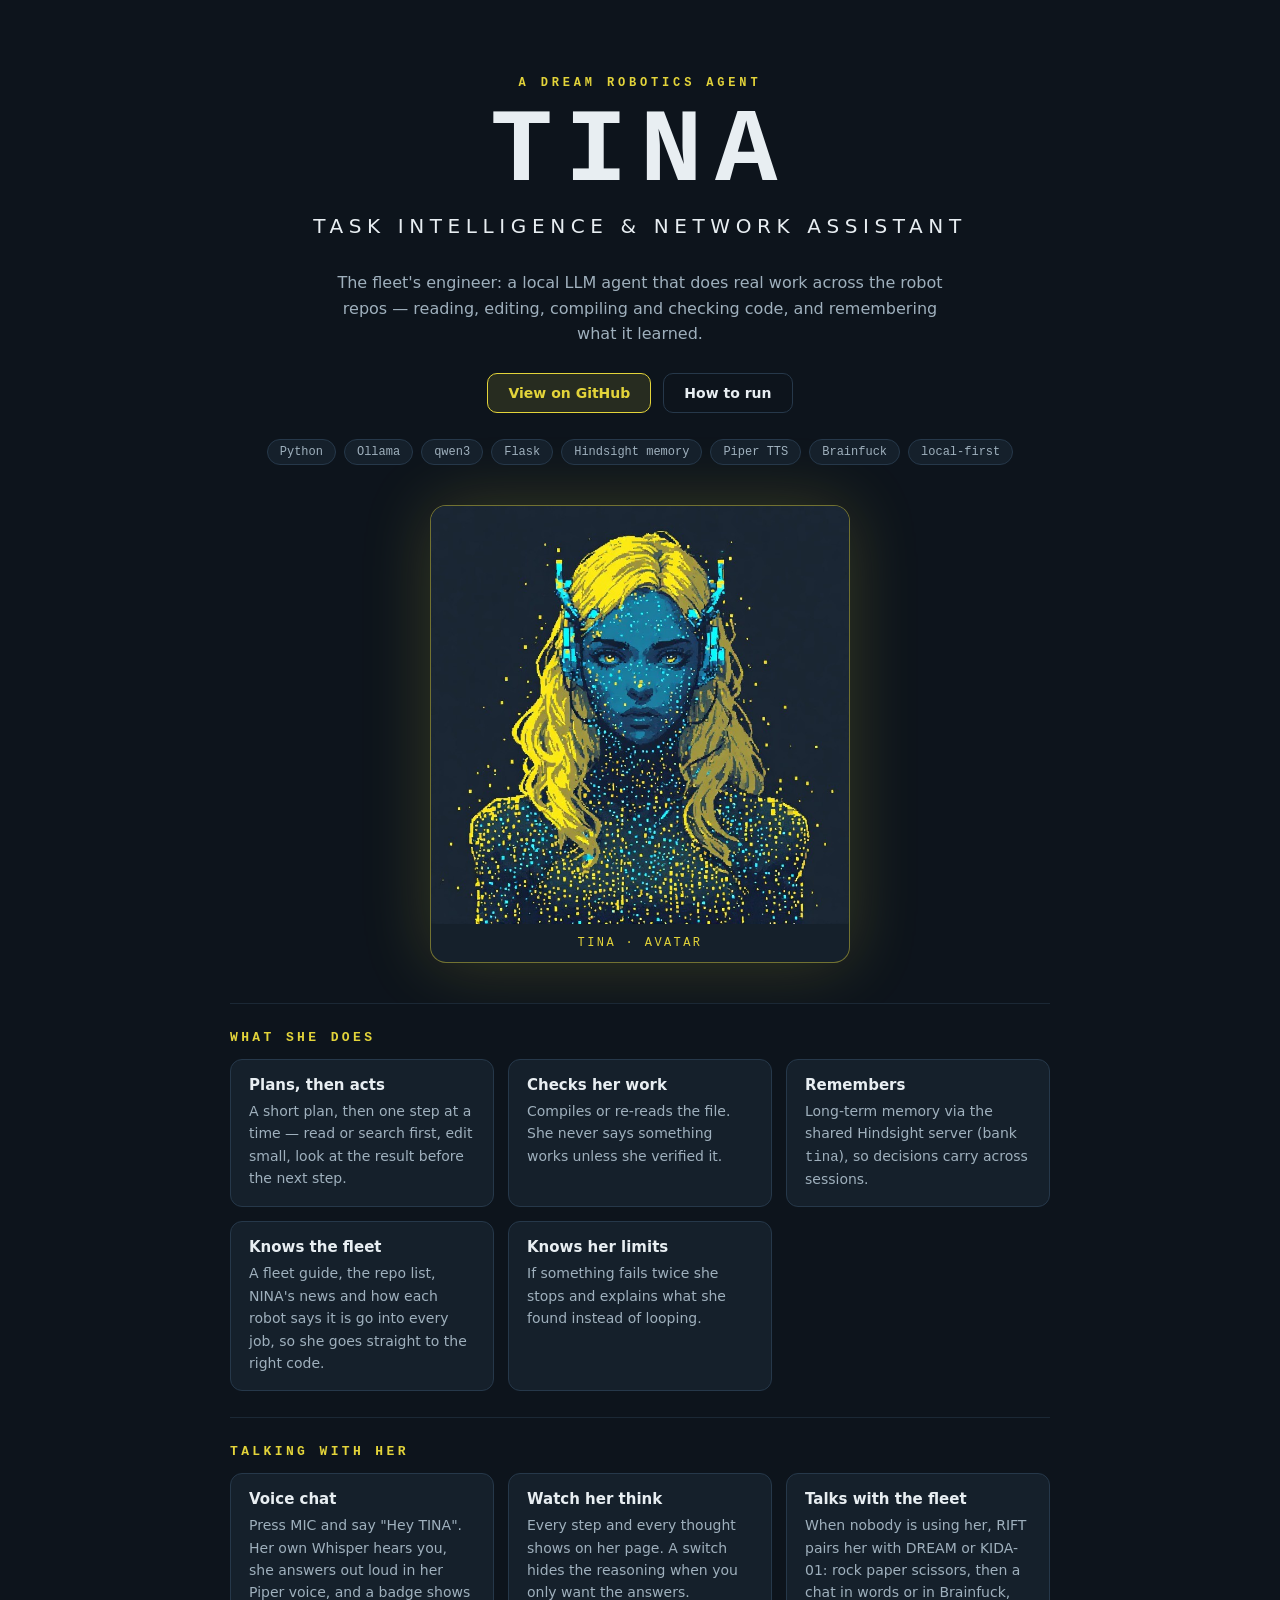
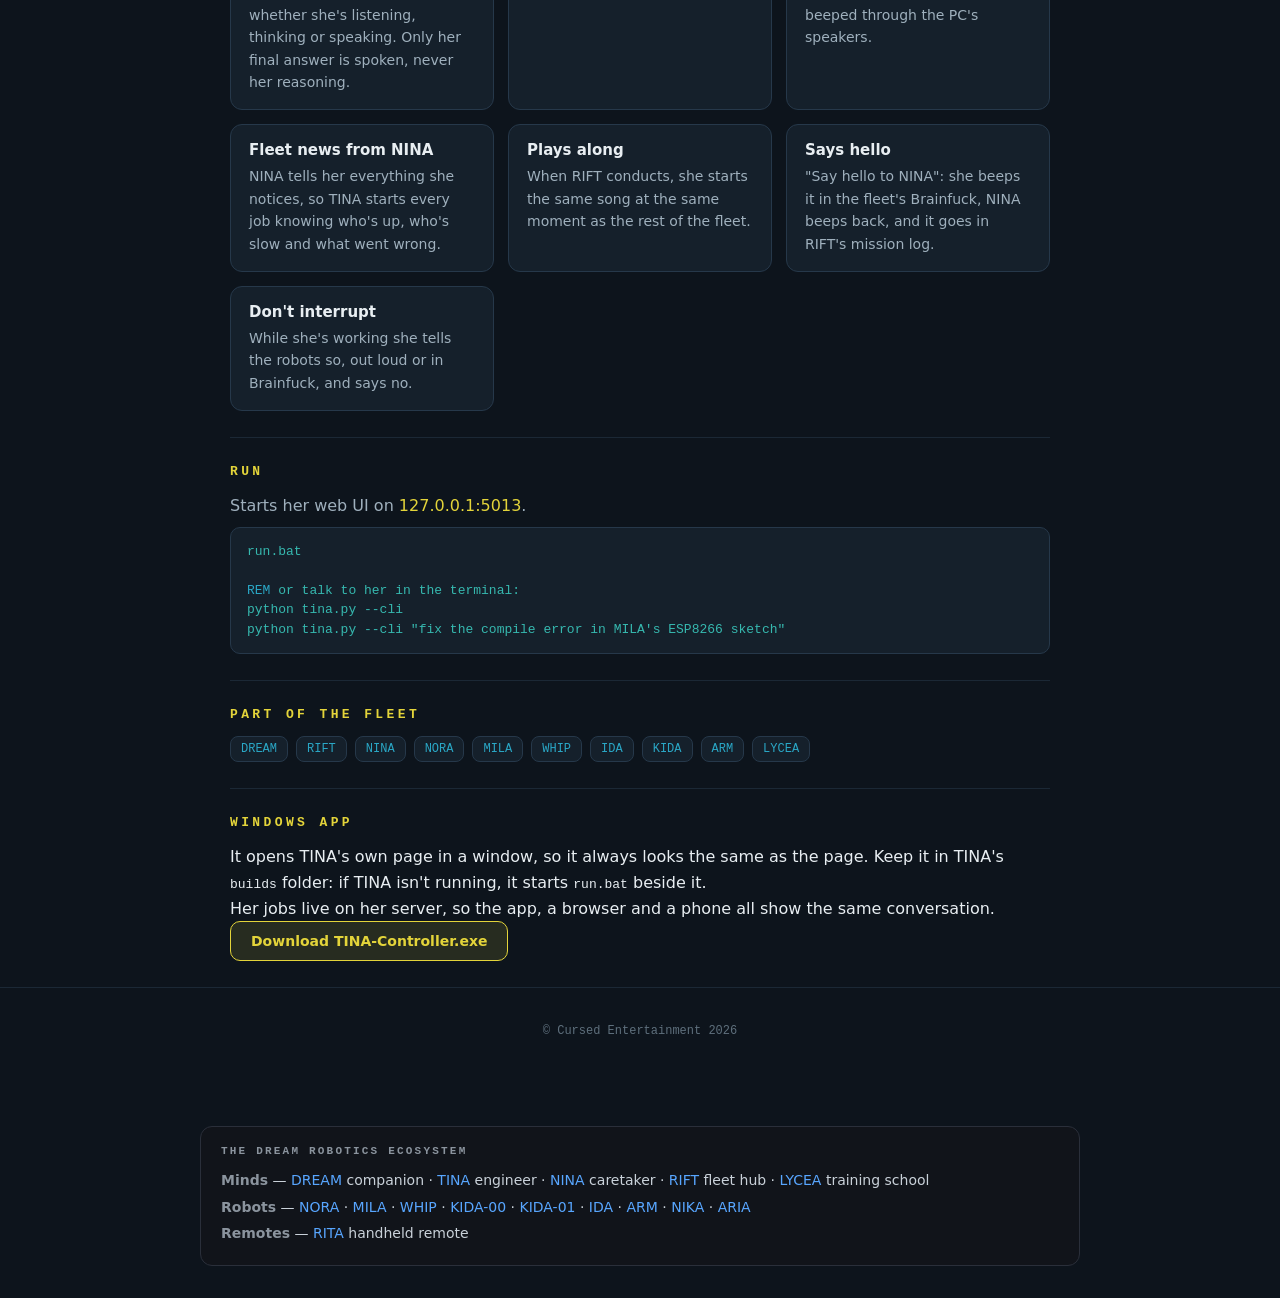
==== commit a826baea: "Sites: one shared footer, from RIFT's site, with the SynthWomb logo Co-Authored-By: Claude Opus 5.5 " ====
--- a/index.html
+++ b/index.html
@@ -91,10 +91,8 @@
 
 </main>
 
-<footer>
-  TINA · Task Intelligence &amp; Network Assistant · a DREAM Robotics agent<br>
-  © Cursed Entertainment 2026
-</footer>
+<footer id="site-footer">&copy; Cursed Entertainment 2026</footer>
+<script src="https://cursedprograms.github.io/RIFT/site/footer.js"></script>
 
 <!-- DREAM-ECOSYSTEM:START -->
 <section class="eco">
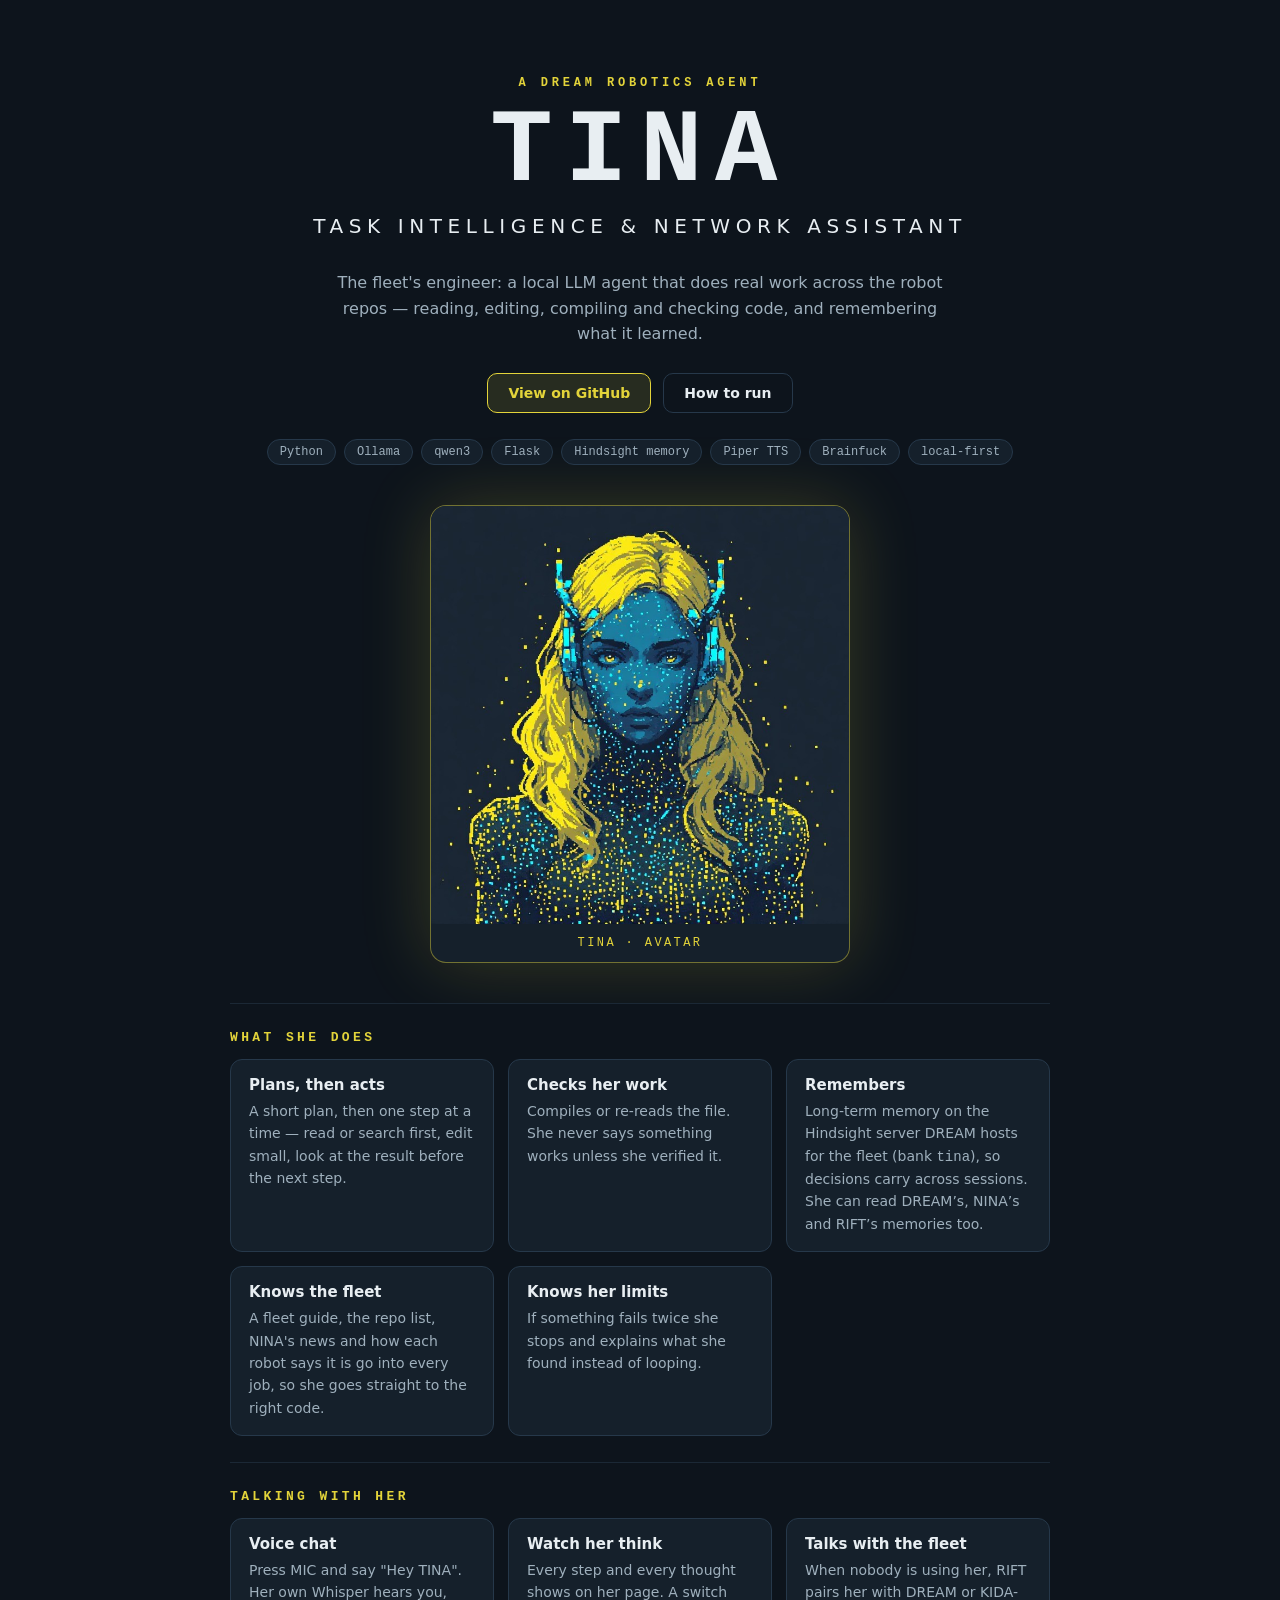
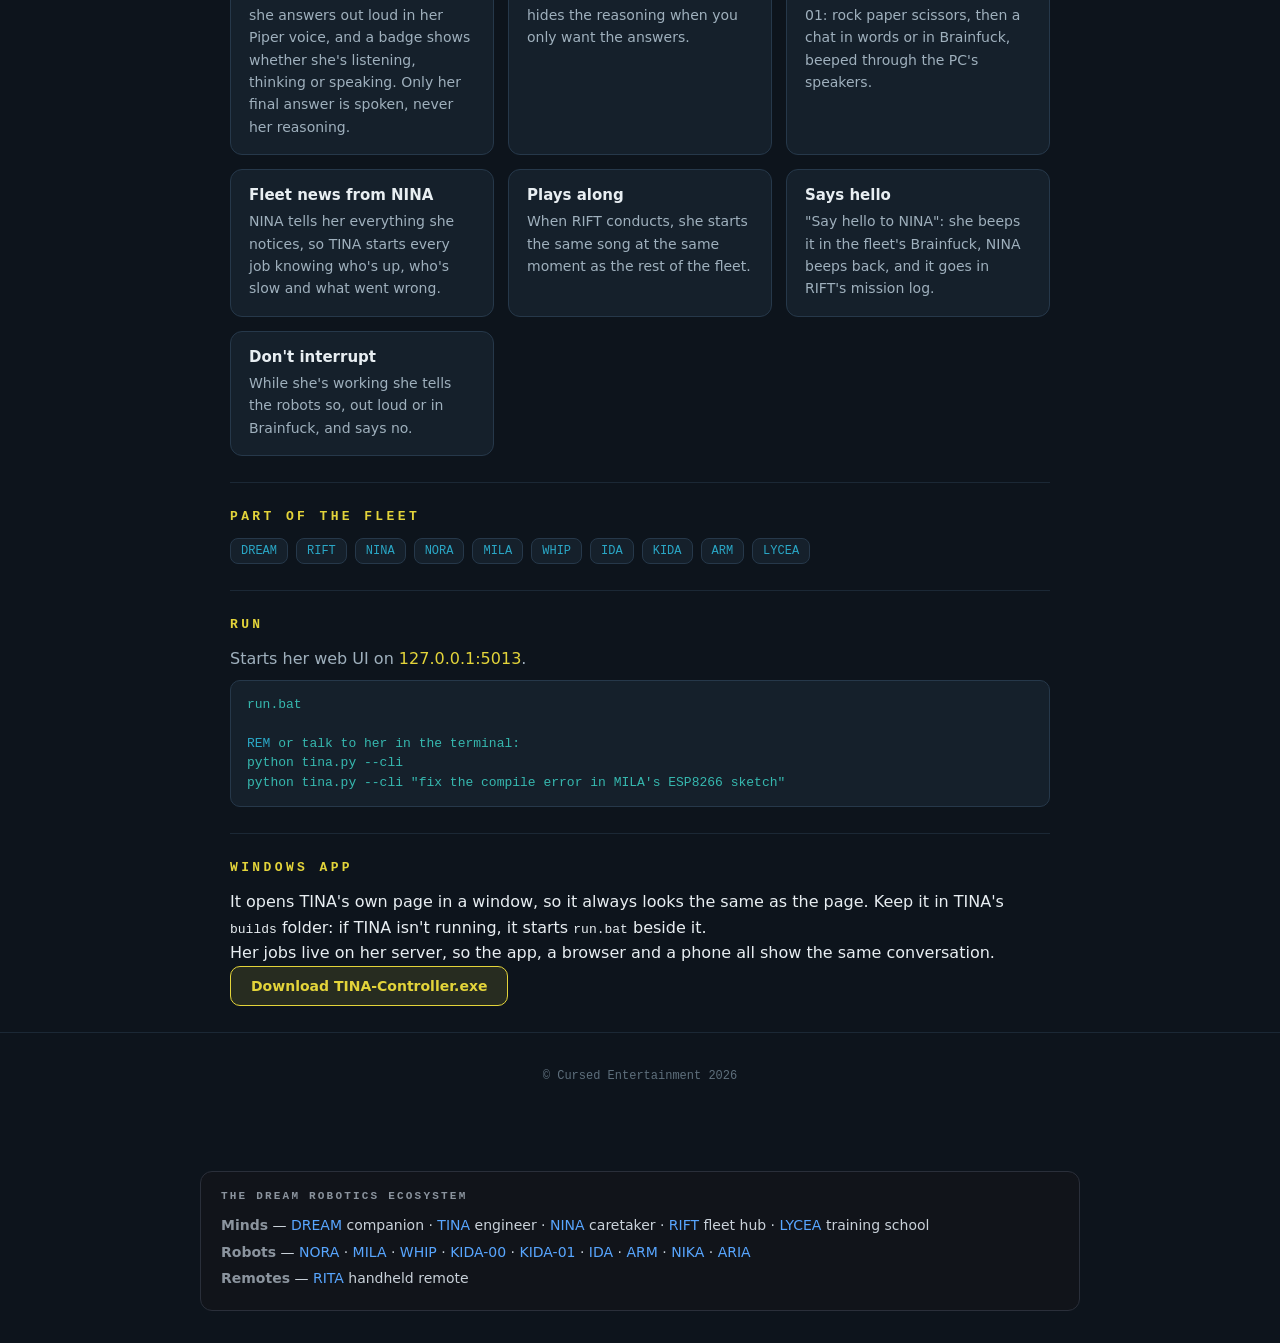
==== commit a80eb665: "Hindsight memory: auto-find server, fleet_memory module Co-Authored-By: Claude Opus 5.5 <noreply@ant" ====
--- a/index.html
+++ b/index.html
@@ -45,7 +45,7 @@
     <div class="grid">
       <div class="card"><h3>Plans, then acts</h3><p>A short plan, then one step at a time — read or search first, edit small, look at the result before the next step.</p></div>
       <div class="card"><h3>Checks her work</h3><p>Compiles or re-reads the file. She never says something works unless she verified it.</p></div>
-      <div class="card"><h3>Remembers</h3><p>Long-term memory via the shared Hindsight server (bank <code>tina</code>), so decisions carry across sessions.</p></div>
+      <div class="card"><h3>Remembers</h3><p>Long-term memory on the Hindsight server DREAM hosts for the fleet (bank <code>tina</code>), so decisions carry across sessions. She can read DREAM&rsquo;s, NINA&rsquo;s and RIFT&rsquo;s memories too.</p></div>
       <div class="card"><h3>Knows the fleet</h3><p>A fleet guide, the repo list, NINA's news and how each robot says it is go into every job, so she goes straight to the right code.</p></div>
       <div class="card"><h3>Knows her limits</h3><p>If something fails twice she stops and explains what she found instead of looping.</p></div>
     </div>
@@ -64,6 +64,15 @@
     </div>
   </section>
 
+  <section id="fleet">
+    <h2>Part of the fleet</h2>
+    <div class="fleet">
+      <span class="n">DREAM</span><span class="n">RIFT</span><span class="n">NINA</span>
+      <span class="n">NORA</span><span class="n">MILA</span><span class="n">WHIP</span>
+      <span class="n">IDA</span><span class="n">KIDA</span><span class="n">ARM</span><span class="n">LYCEA</span>
+    </div>
+  </section>
+
   <section id="run">
     <h2>Run</h2>
     <p class="lede-sm">Starts her web UI on <a href="http://127.0.0.1:5013/">127.0.0.1:5013</a>.</p>
@@ -74,14 +83,6 @@
 python tina.py --cli "fix the compile error in MILA's ESP8266 sketch"</pre>
   </section>
 
-  <section id="fleet">
-    <h2>Part of the fleet</h2>
-    <div class="fleet">
-      <span class="n">DREAM</span><span class="n">RIFT</span><span class="n">NINA</span>
-      <span class="n">NORA</span><span class="n">MILA</span><span class="n">WHIP</span>
-      <span class="n">IDA</span><span class="n">KIDA</span><span class="n">ARM</span><span class="n">LYCEA</span>
-    </div>
-  </section>
   <section id="windows">
     <h2>Windows app</h2>
     <p>It opens TINA's own page in a window, so it always looks the same as the page. Keep it in TINA's <code>builds</code> folder: if TINA isn't running, it starts <code>run.bat</code> beside it.</p>
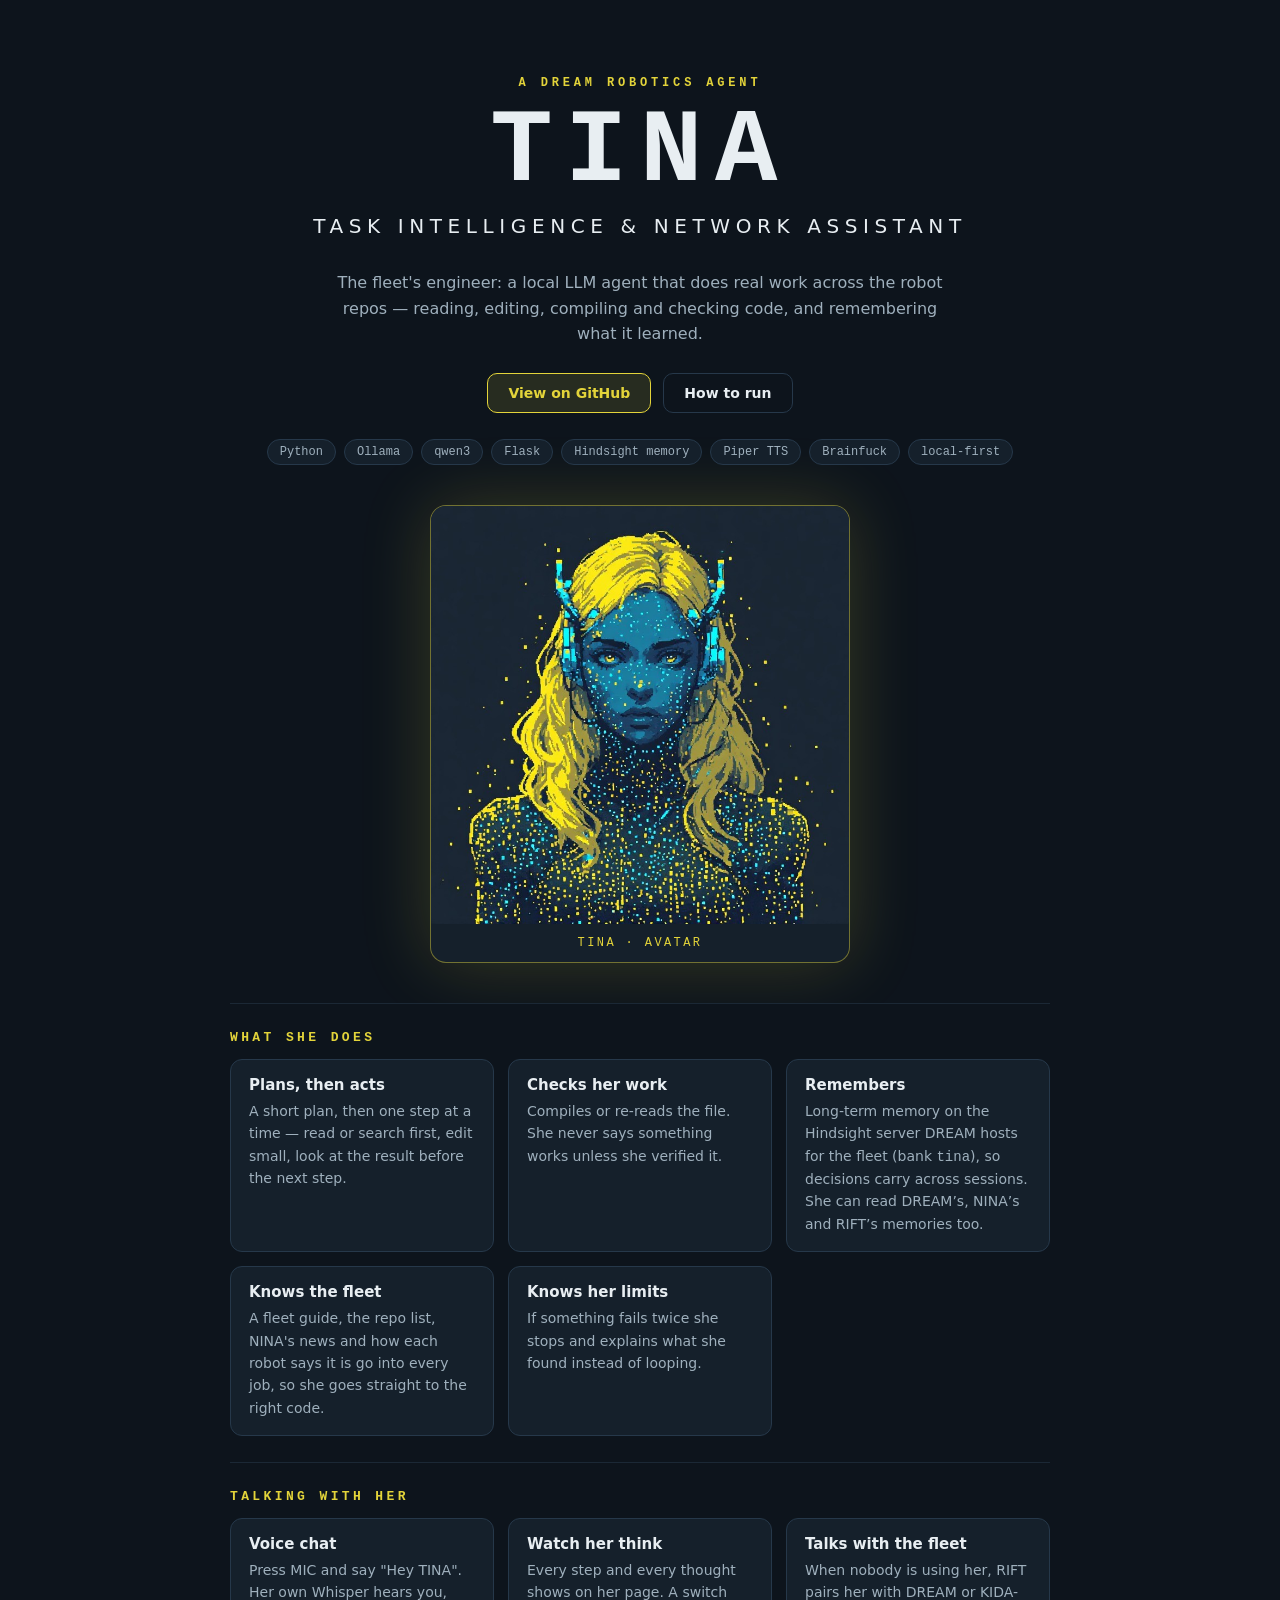
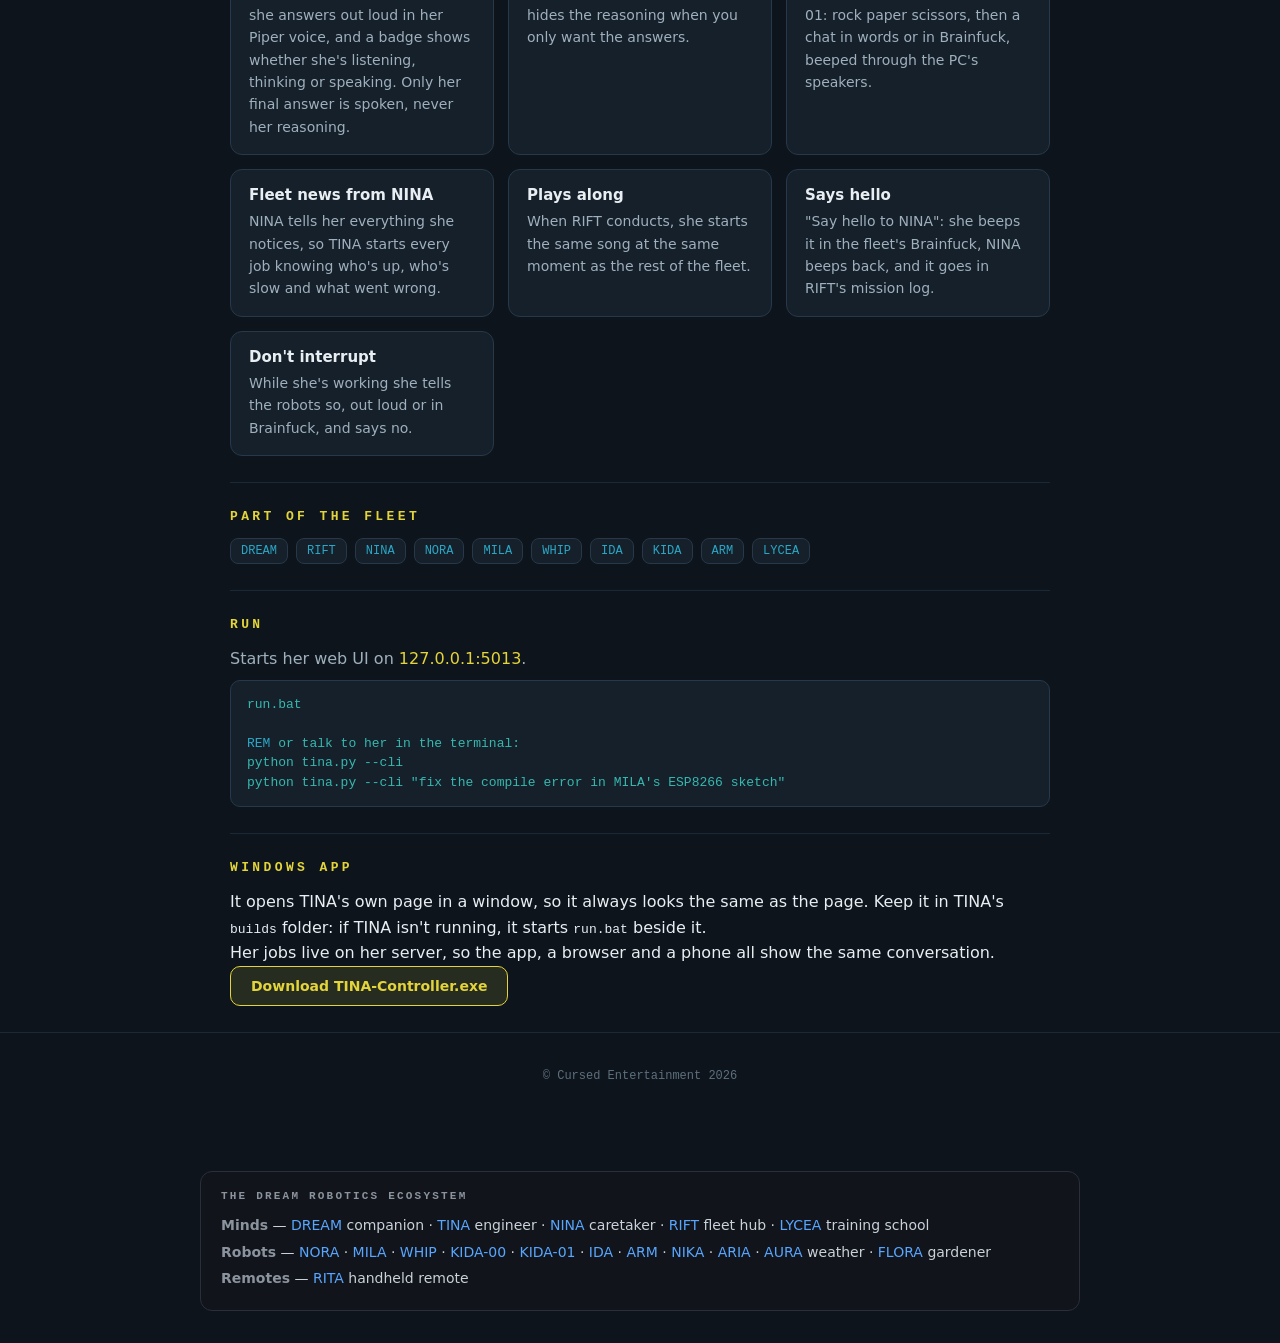
==== commit cbdbdb6d: "AURA (weather) and FLORA (gardener) join the fleet: README avatars, ecosystem list, site Co-Authored" ====
--- a/index.html
+++ b/index.html
@@ -99,7 +99,7 @@
 <section class="eco">
   <div class="eco-title">The DREAM Robotics ecosystem</div>
   <div><strong>Minds</strong> — <a href="https://cursedprograms.github.io/DREAM/">DREAM</a> companion · <a href="https://cursedprograms.github.io/TINA/">TINA</a> engineer · <a href="https://cursedprograms.github.io/NINA/">NINA</a> caretaker · <a href="https://cursedprograms.github.io/RIFT/">RIFT</a> fleet hub · <a href="https://github.com/CursedPrograms/LYCEA">LYCEA</a> training school</div>
-  <div><strong>Robots</strong> — <a href="https://cursedprograms.github.io/NORA-Robot-v00/">NORA</a> · <a href="https://cursedprograms.github.io/MILA-Robot-v00/">MILA</a> · <a href="https://cursedprograms.github.io/WHIP-Robot-v00/">WHIP</a> · <a href="https://cursedprograms.github.io/KIDA-Robot-v00/">KIDA-00</a> · <a href="https://cursedprograms.github.io/KIDA-Robot-v01/">KIDA-01</a> · <a href="https://cursedprograms.github.io/IDA-Robot-v00/">IDA</a> · <a href="https://cursedprograms.github.io/ARM-Robot-v01/">ARM</a> · <a href="https://cursedprograms.github.io/NIKA-Robot-v00/">NIKA</a> · <a href="https://cursedprograms.github.io/ARIA-Robot-v00/">ARIA</a></div>
+  <div><strong>Robots</strong> — <a href="https://cursedprograms.github.io/NORA-Robot-v00/">NORA</a> · <a href="https://cursedprograms.github.io/MILA-Robot-v00/">MILA</a> · <a href="https://cursedprograms.github.io/WHIP-Robot-v00/">WHIP</a> · <a href="https://cursedprograms.github.io/KIDA-Robot-v00/">KIDA-00</a> · <a href="https://cursedprograms.github.io/KIDA-Robot-v01/">KIDA-01</a> · <a href="https://cursedprograms.github.io/IDA-Robot-v00/">IDA</a> · <a href="https://cursedprograms.github.io/ARM-Robot-v01/">ARM</a> · <a href="https://cursedprograms.github.io/NIKA-Robot-v00/">NIKA</a> · <a href="https://cursedprograms.github.io/ARIA-Robot-v00/">ARIA</a> · <a href="https://cursedprograms.github.io/AURA/">AURA</a> weather · <a href="https://cursedprograms.github.io/FLORA-Robot-v00/">FLORA</a> gardener</div>
   <div><strong>Remotes</strong> — <a href="https://cursedprograms.github.io/RITA/">RITA</a> handheld remote</div>
 </section>
 <!-- DREAM-ECOSYSTEM:END -->
